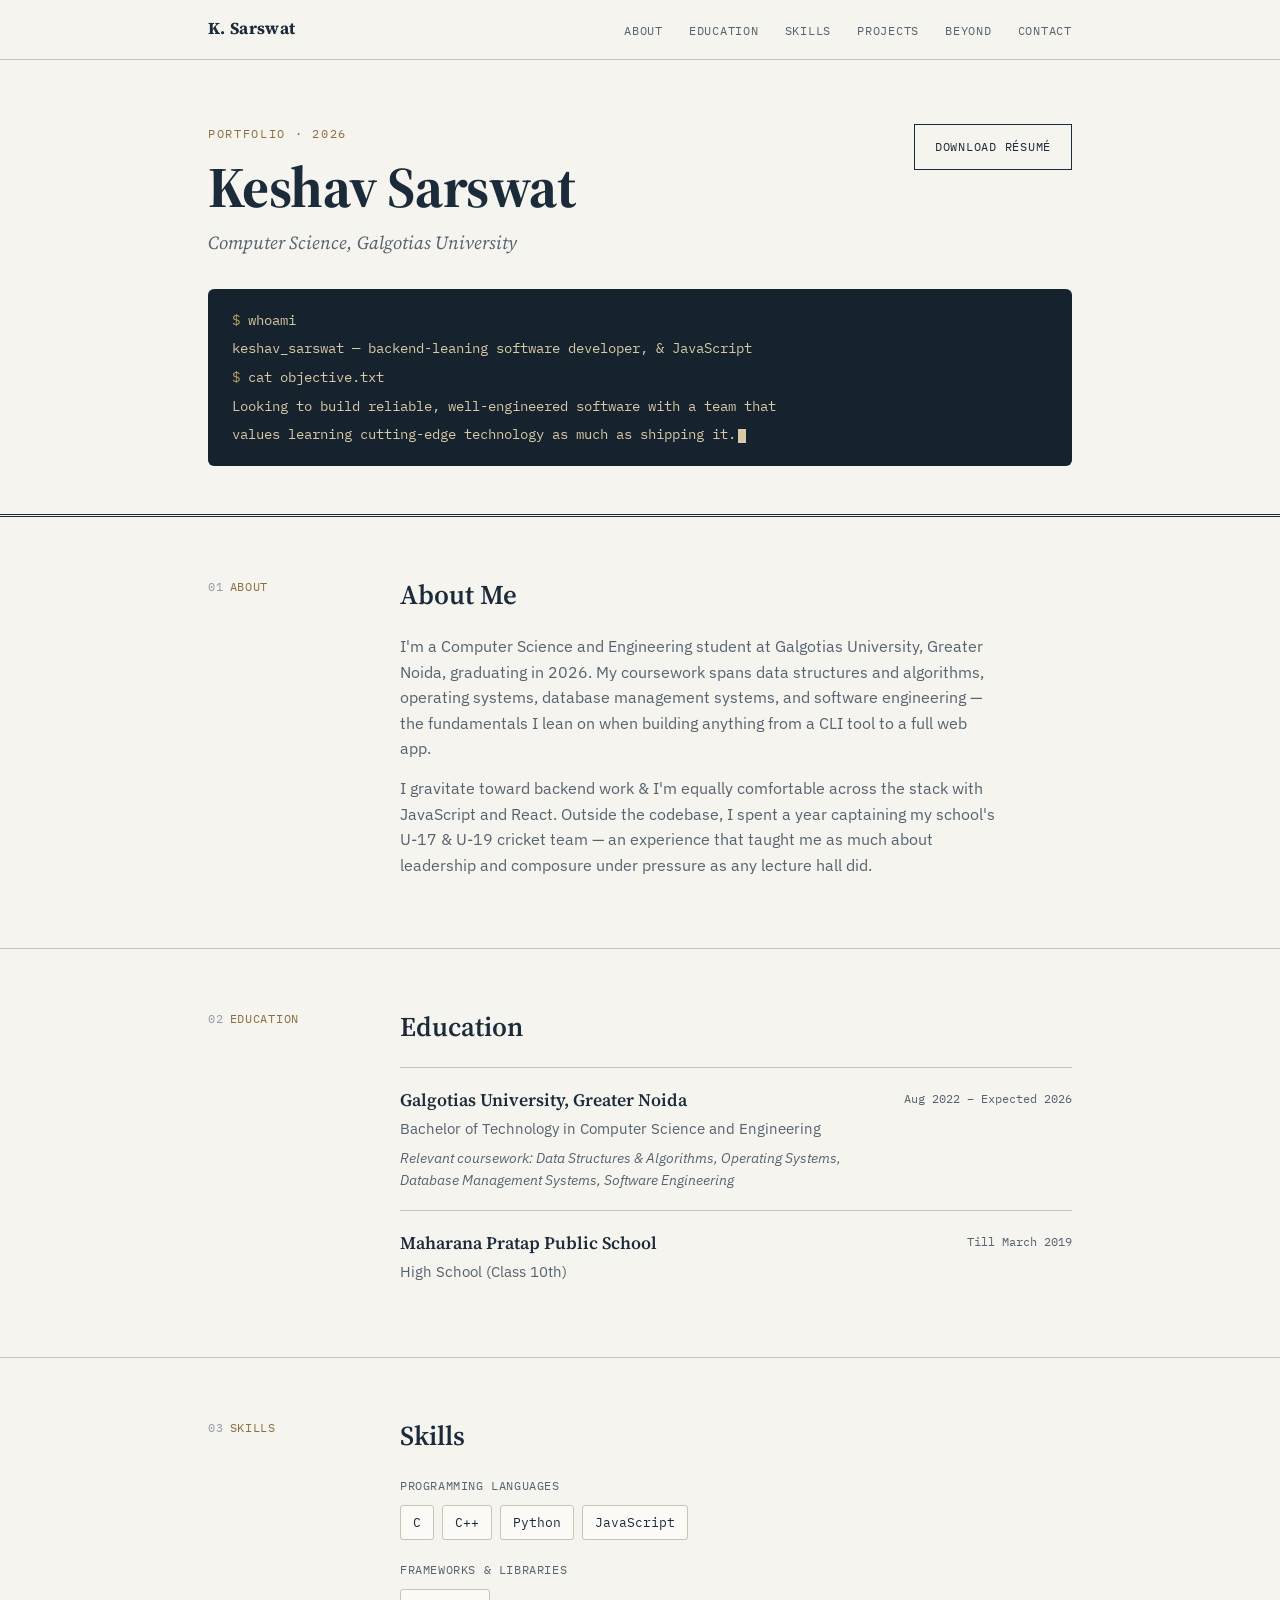
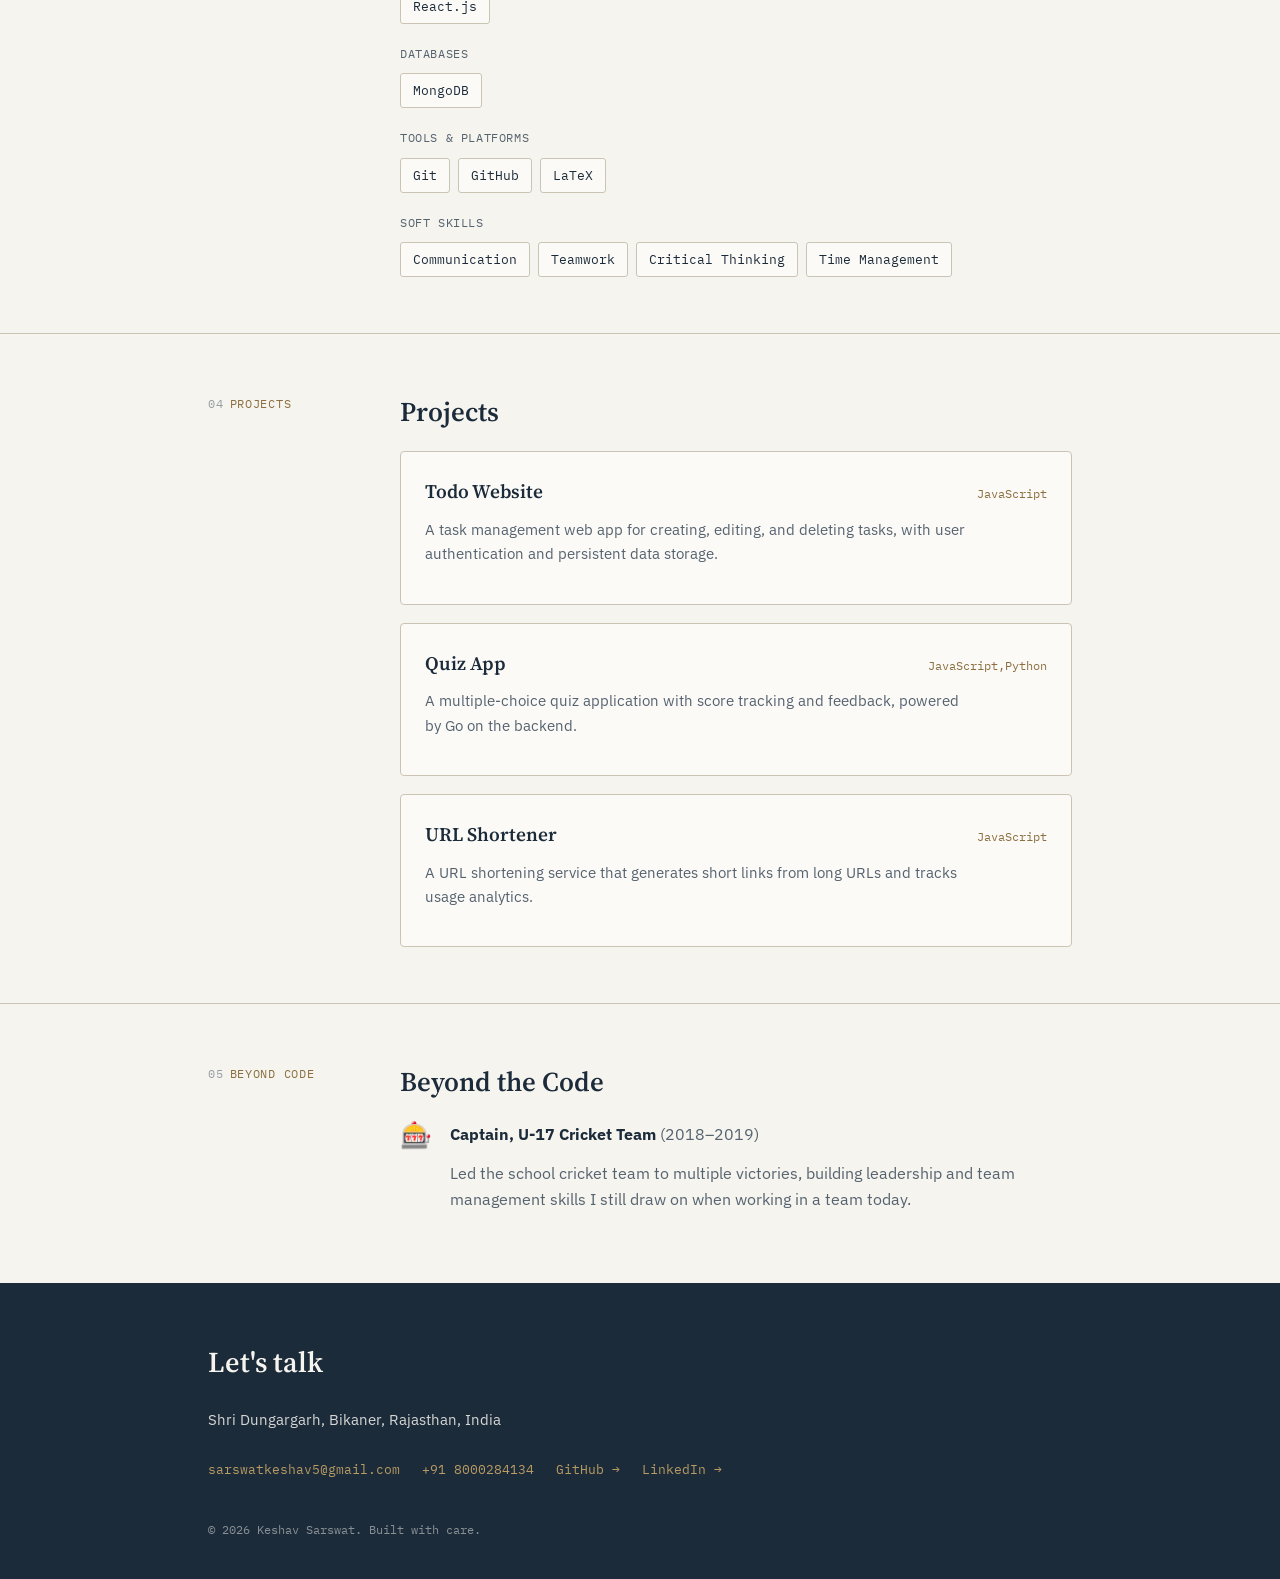
==== index.html @ 8ef6b2ed "Rename index (1).html to index.html" ====
<!DOCTYPE html>
<html lang="en">
<head>
<meta charset="UTF-8">
<meta name="viewport" content="width=device-width, initial-scale=1.0">
<title>Keshav Sarswat — Computer Science Graduate</title>
<link rel="preconnect" href="https://fonts.googleapis.com">
<link href="https://fonts.googleapis.com/css2?family=Source+Serif+4:opsz,wght@8..60,400;8..60,600;8..60,700&family=IBM+Plex+Sans:wght@400;500;600&family=IBM+Plex+Mono:wght@400;500;600&display=swap" rel="stylesheet">
<link rel="stylesheet" href="styles.css">
</head>
<body>

<nav>
  <div class="nav-inner">
    <div class="nav-mark">K. Sarswat</div>
    <ul class="nav-links">
      <li><a href="#about">About</a></li>
      <li><a href="#education">Education</a></li>
      <li><a href="#skills">Skills</a></li>
      <li><a href="#projects">Projects</a></li>
      <li><a href="#beyond">Beyond</a></li>
      <li><a href="#contact">Contact</a></li>
    </ul>
  </div>
</nav>

<header class="hero">
  <div class="wrap">
    <div class="hero-top">
      <div>
        <span class="eyebrow">Portfolio · 2026</span>
        <h1 class="name">Keshav Sarswat</h1>
        <p class="tagline">Computer Science, Galgotias University</p>
      </div>
      <a class="resume-btn" href="Keshav_Sarswat_Resume.pdf" download>Download Résumé</a>
    </div>

    <div class="terminal">
      <div class="line"><span class="prompt">$</span> whoami</div>
      <div class="line">keshav_sarswat — backend-leaning software developer, &amp; JavaScript</div>
      <div class="line"><span class="prompt">$</span> cat objective.txt</div>
      <div class="line">Looking to build reliable, well-engineered software with a team that</div>
      <div class="line">values learning cutting-edge technology as much as shipping it.<span class="cursor"></span></div>
    </div>
  </div>
</header>

<section id="about">
  <div class="wrap section-grid">
    <div class="section-label"><span class="num">01</span>About</div>
    <div class="section-body reveal">
      <h2 class="section-title">About Me</h2>
      <p>I'm a Computer Science and Engineering student at Galgotias University, Greater Noida, graduating in 2026. My coursework spans data structures and algorithms, operating systems, database management systems, and software engineering — the fundamentals I lean on when building anything from a CLI tool to a full web app.</p>
      <p>I gravitate toward backend work & I'm equally comfortable across the stack with JavaScript and React. Outside the codebase, I spent a year captaining my school's U-17 & U-19 cricket team — an experience that taught me as much about leadership and composure under pressure as any lecture hall did.</p>
    </div>
  </div>
</section>

<section id="education">
  <div class="wrap section-grid">
    <div class="section-label"><span class="num">02</span>Education</div>
    <div class="section-body reveal">
      <h2 class="section-title">Education</h2>

      <div class="edu-item">
        <div>
          <div class="edu-school">Galgotias University, Greater Noida</div>
          <div class="edu-degree">Bachelor of Technology in Computer Science and Engineering</div>
          <div class="edu-course">Relevant coursework: Data Structures &amp; Algorithms, Operating Systems, Database Management Systems, Software Engineering</div>
        </div>
        <div class="edu-date">Aug 2022 – Expected 2026</div>
      </div>

      <div class="edu-item">
        <div>
          <div class="edu-school">Maharana Pratap Public School</div>
          <div class="edu-degree">High School (Class 10th)</div>
        </div>
        <div class="edu-date">Till March 2019</div>
      </div>
    </div>
  </div>
</section>

              <section id="skills">
  <div class="wrap section-grid">
    <div class="section-label"><span class="num">03</span>Skills</div>
    <div class="section-body reveal">
      <h2 class="section-title">Skills</h2>

      <div class="skill-group">
        <span class="skill-group-label">Programming Languages</span>
        <div class="chips">
          <span class="chip">C</span><span class="chip">C++</span><span class="chip">Python</span>
          <span class="chip">JavaScript</span>
        </div>
      </div>

      <div class="skill-group">
        <span class="skill-group-label">Frameworks &amp; Libraries</span>
        <div class="chips"><span class="chip">React.js</span></div>
      </div>

      <div class="skill-group">
        <span class="skill-group-label">Databases</span>
        <div class="chips"><span class="chip">MongoDB</span></div>
      </div>

      <div class="skill-group">
        <span class="skill-group-label">Tools &amp; Platforms</span>
        <div class="chips">
          <span class="chip">Git</span><span class="chip">GitHub</span><span class="chip">LaTeX</span>
        </div>
      </div>

      <div class="skill-group">
        <span class="skill-group-label">Soft Skills</span>
        <div class="chips">
          <span class="chip">Communication</span><span class="chip">Teamwork</span>
          <span class="chip">Critical Thinking</span><span class="chip">Time Management</span>
        </div>
      </div>
    </div>
  </div>
</section>

<section id="projects">
  <div class="wrap section-grid">
    <div class="section-label"><span class="num">04</span>Projects</div>
    <div class="section-body reveal">
      <h2 class="section-title">Projects</h2>

      <div class="project">
        <div class="project-head">
          <span class="project-name">Todo Website</span>
          <span class="project-tech">JavaScript</span>
        </div>
        <p class="project-desc">A task management web app for creating, editing, and deleting tasks, with user authentication and persistent data storage.</p>
      </div>

      <div class="project">
        <div class="project-head">
          <span class="project-name">Quiz App</span>
          <span class="project-tech">JavaScript,Python</span>
        </div>
        <p class="project-desc">A multiple-choice quiz application with score tracking and feedback, powered by Go on the backend.</p>
      </div>

      <div class="project">
        <div class="project-head">
          <span class="project-name">URL Shortener</span>
          <span class="project-tech">JavaScript</span>
        </div>
        <p class="project-desc">A URL shortening service that generates short links from long URLs and tracks usage analytics.</p>
      </div>
    </div>
  </div>
</section>

<section id="beyond">
  <div class="wrap section-grid">
    <div class="section-label"><span class="num">05</span>Beyond Code</div>
    <div class="section-body reveal">
      <h2 class="section-title">Beyond the Code</h2>
      <div class="beyond-card">
        <div class="beyond-icon">&#127920;</div>
        <div>
          <p><strong style="color:var(--ink);">Captain, U-17 Cricket Team</strong> (2018–2019)</p>
          <p>Led the school cricket team to multiple victories, building leadership and team management skills I still draw on when working in a team today.</p>
        </div>
      </div>
    </div>
  </div>
</section>

<footer id="contact">
  <div class="wrap">
    <h2>Let's talk</h2>
    <p class="contact-line">Shri Dungargarh, Bikaner, Rajasthan, India</p>
    <div class="contact-links">
      <a href="mailto:sarswatkeshav5@gmail.com">sarswatkeshav5@gmail.com</a>
      <a href="tel:+918000284134">+91 8000284134</a>
      <a href="https://github.com/sarswatkeshav1">GitHub →</a>
      <a href="https://www.linkedin.com/in/keshav-sarswat-570786243/">LinkedIn →</a>
    </div>
    <div class="foot-note">© 2026 Keshav Sarswat. Built with care.</div>
  </div>
</footer>

<script src="script.js"></script>

</body>
</html>
---- styles.css ----
:root{
    --ink:#1C2B3A;
    --paper:#F5F4EF;
    --paper-raised:#FBFAF7;
    --brass:#8B6F3F;
    --brass-light:#B99C63;
    --slate:#56636F;
    --rule:#CBC4B5;
    --terminal-bg:#16232F;
    --terminal-text:#D7C9A3;
    --max-w:920px;
  }
  *{box-sizing:border-box; margin:0; padding:0;}
  html{scroll-behavior:smooth;}
  body{
    background:var(--paper);
    color:var(--ink);
    font-family:'IBM Plex Sans', sans-serif;
    line-height:1.6;
    -webkit-font-smoothing:antialiased;
  }
  a{color:inherit;}
  .wrap{max-width:var(--max-w); margin:0 auto; padding:0 28px;}

  /* ===== NAV ===== */
  nav{
    position:sticky; top:0; z-index:50;
    background:rgba(245,244,239,0.92);
    backdrop-filter:blur(6px);
    border-bottom:1px solid var(--rule);
  }
  .nav-inner{
    max-width:var(--max-w); margin:0 auto; padding:16px 28px;
    display:flex; align-items:center; justify-content:space-between;
  }
  .nav-mark{
    font-family:'Source Serif 4', serif; font-weight:700; font-size:1.05rem;
    letter-spacing:0.02em;
  }
  .nav-links{display:flex; gap:26px; list-style:none;}
  .nav-links a{
    font-family:'IBM Plex Mono', monospace; font-size:0.78rem;
    text-decoration:none; color:var(--slate);
    text-transform:uppercase; letter-spacing:0.06em;
    transition:color 0.2s ease;
  }
  .nav-links a:hover{color:var(--brass);}
  .nav-toggle{display:none;}

  /* ===== HERO / LETTERHEAD ===== */
  header.hero{
    padding:64px 0 48px;
    border-bottom:3px double var(--ink);
  }
  .hero-top{
    display:flex; justify-content:space-between; align-items:flex-start; gap:24px;
    flex-wrap:wrap;
  }
  .eyebrow{
    font-family:'IBM Plex Mono', monospace; font-size:0.75rem;
    color:var(--brass); letter-spacing:0.14em; text-transform:uppercase;
    margin-bottom:14px; display:block;
  }
  h1.name{
    font-family:'Source Serif 4', serif; font-weight:700;
    font-size:clamp(2.4rem, 6vw, 3.6rem);
    letter-spacing:-0.01em; color:var(--ink); line-height:1.05;
  }
  .tagline{
    font-family:'Source Serif 4', serif; font-style:italic;
    color:var(--slate); font-size:1.15rem; margin-top:10px;
  }
  .resume-btn{
    font-family:'IBM Plex Mono', monospace; font-size:0.78rem;
    text-transform:uppercase; letter-spacing:0.06em;
    border:1px solid var(--ink); padding:12px 20px;
    text-decoration:none; color:var(--ink); white-space:nowrap;
    transition:background 0.2s ease, color 0.2s ease;
  }
  .resume-btn:hover{background:var(--ink); color:var(--paper);}

  .terminal{
    margin-top:32px;
    background:var(--terminal-bg);
    border-radius:6px;
    padding:20px 24px;
    font-family:'IBM Plex Mono', monospace;
    font-size:0.88rem;
    color:var(--terminal-text);
    overflow-x:auto;
  }
  .terminal .prompt{color:var(--brass-light);}
  .terminal .line{margin-bottom:6px;}
  .terminal .line:last-child{margin-bottom:0;}
  .cursor{
    display:inline-block; width:8px; height:1em; background:var(--terminal-text);
    animation:blink 1.1s step-end infinite; vertical-align:text-bottom; margin-left:2px;
  }
  @keyframes blink{50%{opacity:0;}}

  /* ===== SECTIONS (label / content ledger layout) ===== */
  section{
    padding:56px 0;
    border-bottom:1px solid var(--rule);
  }
  section:last-of-type{border-bottom:none;}
  .section-grid{
    display:grid;
    grid-template-columns:160px 1fr;
    gap:32px;
  }
  .section-label{
    font-family:'IBM Plex Mono', monospace;
    font-size:0.78rem;
    color:var(--brass);
    letter-spacing:0.06em;
    text-transform:uppercase;
    padding-top:4px;
  }
  .section-label .num{color:var(--slate); opacity:0.6; margin-right:6px;}
  h2.section-title{
    font-family:'Source Serif 4', serif; font-weight:600;
    font-size:1.7rem; margin-bottom:18px; color:var(--ink);
  }
  .section-body p{color:var(--slate); max-width:60ch; margin-bottom:14px;}

  /* ===== EDUCATION ===== */
  .edu-item{
    display:grid; grid-template-columns:1fr auto; gap:12px;
    padding:18px 0; border-top:1px solid var(--rule);
  }
  .edu-item:first-child{border-top:none; padding-top:0;}
  .edu-school{font-family:'Source Serif 4', serif; font-weight:600; font-size:1.1rem;}
  .edu-degree{color:var(--slate); margin-top:2px; font-size:0.95rem;}
  .edu-course{color:var(--slate); margin-top:8px; font-size:0.85rem; font-style:italic;}
  .edu-date{
    font-family:'IBM Plex Mono', monospace; font-size:0.78rem; color:var(--slate);
    white-space:nowrap; padding-top:3px;
  }

  /* ===== SKILLS ===== */
  .skill-group{margin-bottom:20px;}
  .skill-group:last-child{margin-bottom:0;}
  .skill-group-label{
    font-family:'IBM Plex Mono', monospace; font-size:0.75rem;
    color:var(--slate); text-transform:uppercase; letter-spacing:0.05em;
    margin-bottom:10px; display:block;
  }
  .chips{display:flex; flex-wrap:wrap; gap:8px;}
  .chip{
    font-family:'IBM Plex Mono', monospace; font-size:0.82rem;
    background:var(--paper-raised); border:1px solid var(--rule);
    padding:6px 12px; border-radius:3px; color:var(--ink);
    transition:border-color 0.2s ease, transform 0.15s ease;
  }
  .chip:hover{border-color:var(--brass); transform:translateY(-1px);}

  /* ===== PROJECTS ===== */
  .project{
    border:1px solid var(--rule);
    background:var(--paper-raised);
    padding:24px;
    margin-bottom:18px;
    border-radius:4px;
    transition:box-shadow 0.2s ease, border-color 0.2s ease;
  }
  .project:hover{border-color:var(--brass); box-shadow:0 4px 18px rgba(28,43,58,0.06);}
  .project:last-child{margin-bottom:0;}
  .project-head{
    display:flex; justify-content:space-between; align-items:baseline; gap:12px; flex-wrap:wrap;
  }
  .project-name{font-family:'Source Serif 4', serif; font-weight:600; font-size:1.2rem;}
  .project-tech{
    font-family:'IBM Plex Mono', monospace; font-size:0.75rem; color:var(--brass);
  }
  .project-desc{color:var(--slate); margin-top:10px; font-size:0.95rem; max-width:62ch;}

  /* ===== BEYOND / EXTRACURRICULAR ===== */
  .beyond-card{
    display:flex; gap:18px; align-items:flex-start;
  }
  .beyond-icon{
    font-family:'IBM Plex Mono', monospace; font-size:1.6rem; color:var(--brass);
    line-height:1;
  }

  /* ===== CONTACT / FOOTER ===== */
  footer{
    padding:56px 0 40px;
    background:var(--ink);
    color:var(--paper);
  }
  footer .wrap{display:flex; flex-direction:column; gap:22px;}
  footer h2{
    font-family:'Source Serif 4', serif; font-weight:600; font-size:1.8rem;
  }
  footer .contact-line{color:var(--paper); opacity:0.85; font-size:0.95rem;}
  .contact-links{display:flex; gap:22px; flex-wrap:wrap; margin-top:6px;}
  .contact-links a{
    font-family:'IBM Plex Mono', monospace; font-size:0.82rem;
    text-decoration:none; color:var(--brass-light);
    border-bottom:1px solid transparent;
    transition:border-color 0.2s ease;
  }
  .contact-links a:hover{border-color:var(--brass-light);}
  .foot-note{
    font-family:'IBM Plex Mono', monospace; font-size:0.72rem; opacity:0.5; margin-top:18px;
  }

  /* ===== REVEAL ANIMATION ===== */
  .reveal{opacity:0; transform:translateY(14px); transition:opacity 0.6s ease, transform 0.6s ease;}
  .reveal.in{opacity:1; transform:translateY(0);}

  /* ===== FOCUS STATES ===== */
  a:focus-visible, .resume-btn:focus-visible{
    outline:2px solid var(--brass); outline-offset:2px;
  }

  /* ===== RESPONSIVE ===== */
  @media (max-width:640px){
    .section-grid{grid-template-columns:1fr; gap:10px;}
    .section-label{padding-top:0;}
    .nav-links{gap:14px;}
    .nav-links a{font-size:0.68rem;}
    header.hero{padding:44px 0 36px;}
    .edu-item{grid-template-columns:1fr;}
    .edu-date{padding-top:0;}
  }

  @media (prefers-reduced-motion: reduce){
    .reveal{transition:none; opacity:1; transform:none;}
    .cursor{animation:none;}
    html{scroll-behavior:auto;}
  }
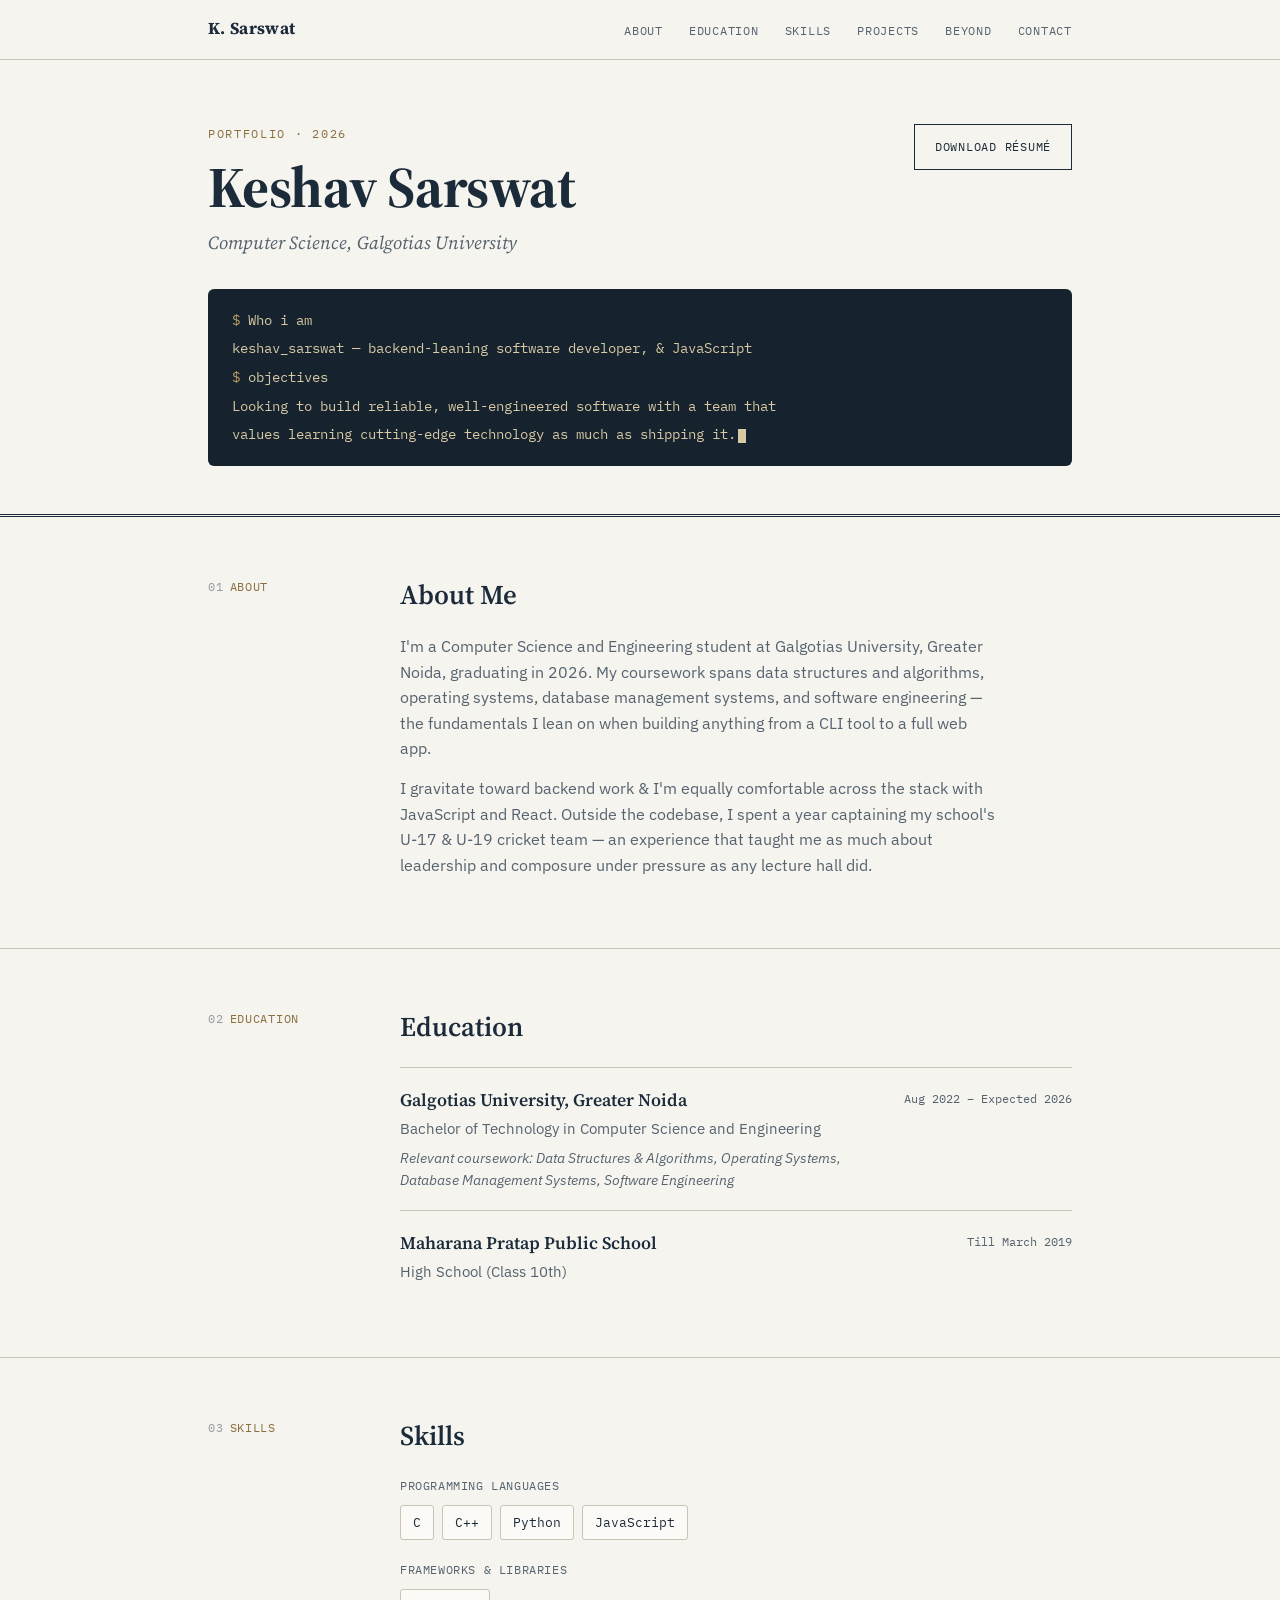
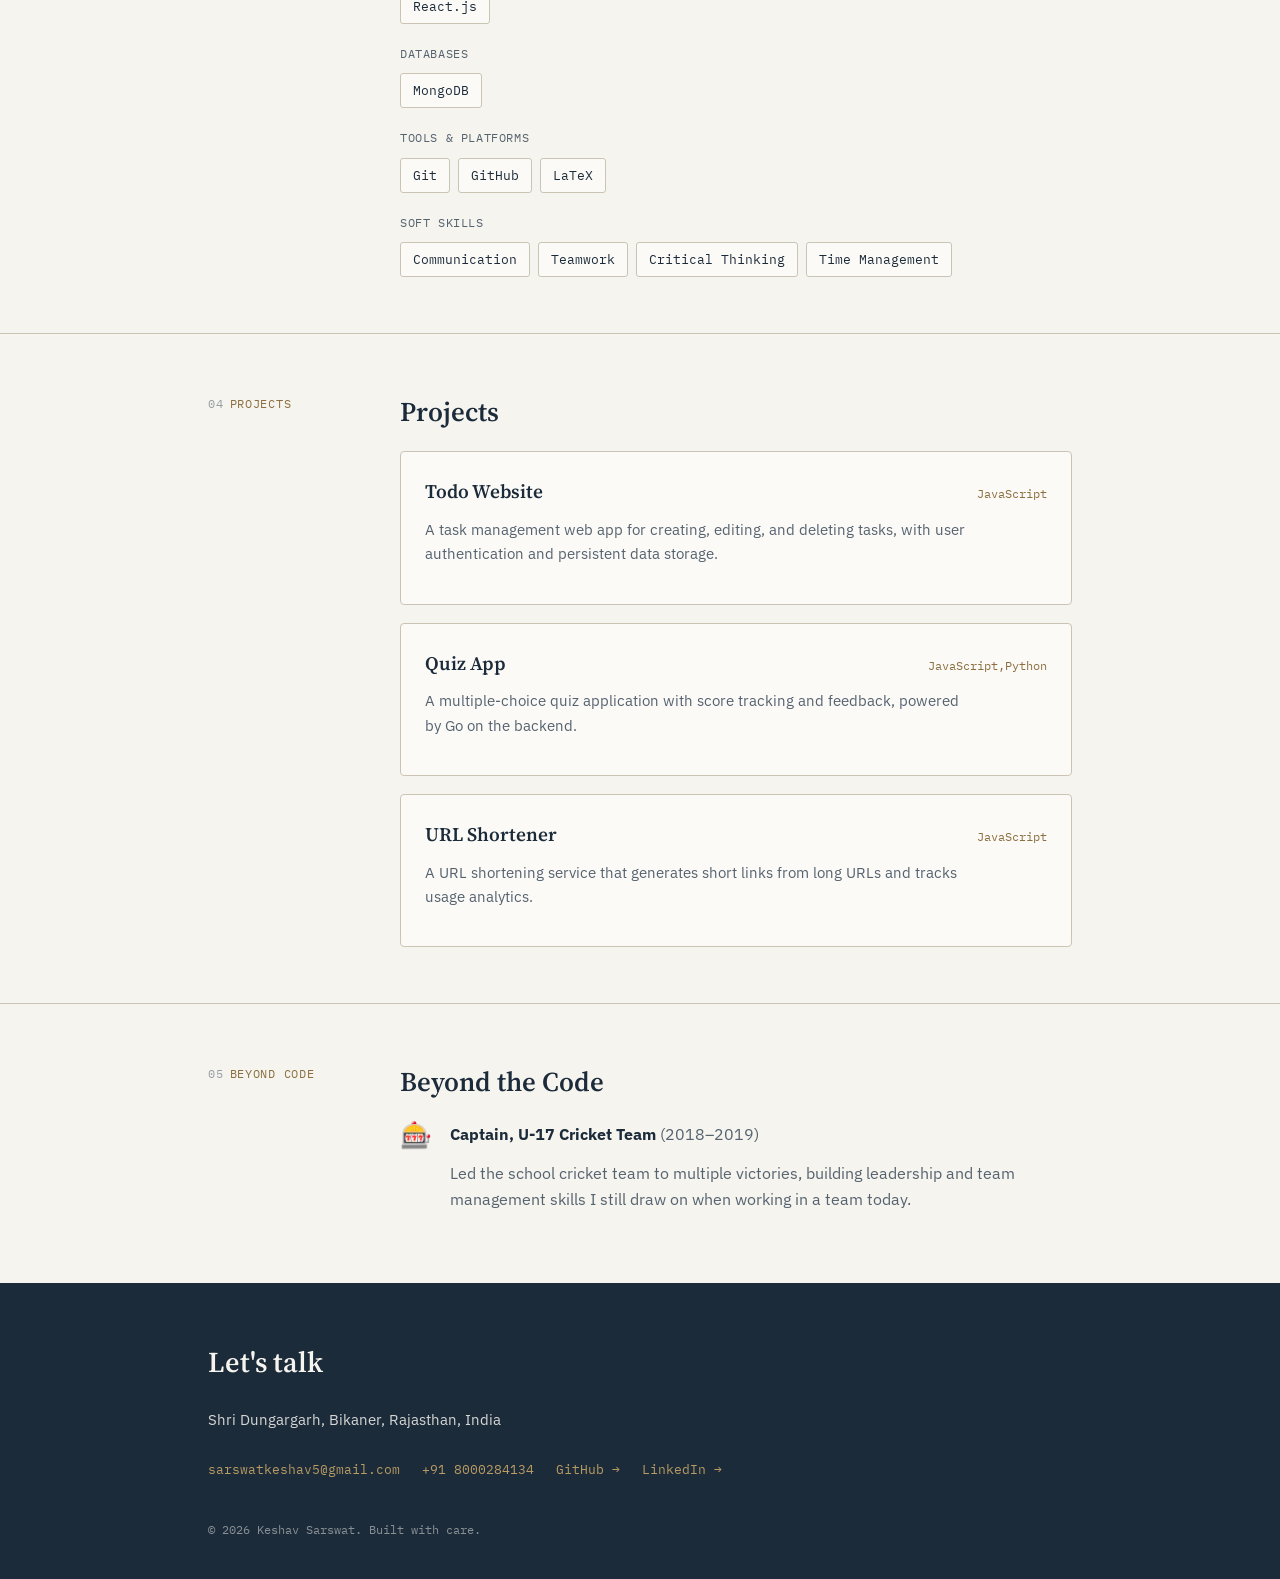
==== commit fcfa2777: "Update index.html" ====
--- a/index.html
+++ b/index.html
@@ -6,7 +6,7 @@
 <title>Keshav Sarswat — Computer Science Graduate</title>
 <link rel="preconnect" href="https://fonts.googleapis.com">
 <link href="https://fonts.googleapis.com/css2?family=Source+Serif+4:opsz,wght@8..60,400;8..60,600;8..60,700&family=IBM+Plex+Sans:wght@400;500;600&family=IBM+Plex+Mono:wght@400;500;600&display=swap" rel="stylesheet">
-<link rel="stylesheet" href="styles.css">
+<link rel="stylesheet" href="style.css">
 </head>
 <body>
 
@@ -36,9 +36,9 @@
     </div>
 
     <div class="terminal">
-      <div class="line"><span class="prompt">$</span> whoami</div>
+      <div class="line"><span class="prompt">$</span> Who i am</div>
       <div class="line">keshav_sarswat — backend-leaning software developer, &amp; JavaScript</div>
-      <div class="line"><span class="prompt">$</span> cat objective.txt</div>
+      <div class="line"><span class="prompt">$</span> objectives</div>
       <div class="line">Looking to build reliable, well-engineered software with a team that</div>
       <div class="line">values learning cutting-edge technology as much as shipping it.<span class="cursor"></span></div>
     </div>
--- a/style.css
+++ b/style.css
@@ -0,0 +1,234 @@
+:root{
+    --ink:#1C2B3A;
+    --paper:#F5F4EF;
+    --paper-raised:#FBFAF7;
+    --brass:#8B6F3F;
+    --brass-light:#B99C63;
+    --slate:#56636F;
+    --rule:#CBC4B5;
+    --terminal-bg:#16232F;
+    --terminal-text:#D7C9A3;
+    --max-w:920px;
+  }
+  *{box-sizing:border-box; margin:0; padding:0;}
+  html{scroll-behavior:smooth;}
+  body{
+    background:var(--paper);
+    color:var(--ink);
+    font-family:'IBM Plex Sans', sans-serif;
+    line-height:1.6;
+    -webkit-font-smoothing:antialiased;
+  }
+  a{color:inherit;}
+  .wrap{max-width:var(--max-w); margin:0 auto; padding:0 28px;}
+
+  /* ===== NAV ===== */
+  nav{
+    position:sticky; top:0; z-index:50;
+    background:rgba(245,244,239,0.92);
+    backdrop-filter:blur(6px);
+    border-bottom:1px solid var(--rule);
+  }
+  .nav-inner{
+    max-width:var(--max-w); margin:0 auto; padding:16px 28px;
+    display:flex; align-items:center; justify-content:space-between;
+  }
+  .nav-mark{
+    font-family:'Source Serif 4', serif; font-weight:700; font-size:1.05rem;
+    letter-spacing:0.02em;
+  }
+  .nav-links{display:flex; gap:26px; list-style:none;}
+  .nav-links a{
+    font-family:'IBM Plex Mono', monospace; font-size:0.78rem;
+    text-decoration:none; color:var(--slate);
+    text-transform:uppercase; letter-spacing:0.06em;
+    transition:color 0.2s ease;
+  }
+  .nav-links a:hover{color:var(--brass);}
+  .nav-toggle{display:none;}
+
+  /* ===== HERO / LETTERHEAD ===== */
+  header.hero{
+    padding:64px 0 48px;
+    border-bottom:3px double var(--ink);
+  }
+  .hero-top{
+    display:flex; justify-content:space-between; align-items:flex-start; gap:24px;
+    flex-wrap:wrap;
+  }
+  .eyebrow{
+    font-family:'IBM Plex Mono', monospace; font-size:0.75rem;
+    color:var(--brass); letter-spacing:0.14em; text-transform:uppercase;
+    margin-bottom:14px; display:block;
+  }
+  h1.name{
+    font-family:'Source Serif 4', serif; font-weight:700;
+    font-size:clamp(2.4rem, 6vw, 3.6rem);
+    letter-spacing:-0.01em; color:var(--ink); line-height:1.05;
+  }
+  .tagline{
+    font-family:'Source Serif 4', serif; font-style:italic;
+    color:var(--slate); font-size:1.15rem; margin-top:10px;
+  }
+  .resume-btn{
+    font-family:'IBM Plex Mono', monospace; font-size:0.78rem;
+    text-transform:uppercase; letter-spacing:0.06em;
+    border:1px solid var(--ink); padding:12px 20px;
+    text-decoration:none; color:var(--ink); white-space:nowrap;
+    transition:background 0.2s ease, color 0.2s ease;
+  }
+  .resume-btn:hover{background:var(--ink); color:var(--paper);}
+
+  .terminal{
+    margin-top:32px;
+    background:var(--terminal-bg);
+    border-radius:6px;
+    padding:20px 24px;
+    font-family:'IBM Plex Mono', monospace;
+    font-size:0.88rem;
+    color:var(--terminal-text);
+    overflow-x:auto;
+  }
+  .terminal .prompt{color:var(--brass-light);}
+  .terminal .line{margin-bottom:6px;}
+  .terminal .line:last-child{margin-bottom:0;}
+  .cursor{
+    display:inline-block; width:8px; height:1em; background:var(--terminal-text);
+    animation:blink 1.1s step-end infinite; vertical-align:text-bottom; margin-left:2px;
+  }
+  @keyframes blink{50%{opacity:0;}}
+
+  /* ===== SECTIONS (label / content ledger layout) ===== */
+  section{
+    padding:56px 0;
+    border-bottom:1px solid var(--rule);
+  }
+  section:last-of-type{border-bottom:none;}
+  .section-grid{
+    display:grid;
+    grid-template-columns:160px 1fr;
+    gap:32px;
+  }
+  .section-label{
+    font-family:'IBM Plex Mono', monospace;
+    font-size:0.78rem;
+    color:var(--brass);
+    letter-spacing:0.06em;
+    text-transform:uppercase;
+    padding-top:4px;
+  }
+  .section-label .num{color:var(--slate); opacity:0.6; margin-right:6px;}
+  h2.section-title{
+    font-family:'Source Serif 4', serif; font-weight:600;
+    font-size:1.7rem; margin-bottom:18px; color:var(--ink);
+  }
+  .section-body p{color:var(--slate); max-width:60ch; margin-bottom:14px;}
+
+  /* ===== EDUCATION ===== */
+  .edu-item{
+    display:grid; grid-template-columns:1fr auto; gap:12px;
+    padding:18px 0; border-top:1px solid var(--rule);
+  }
+  .edu-item:first-child{border-top:none; padding-top:0;}
+  .edu-school{font-family:'Source Serif 4', serif; font-weight:600; font-size:1.1rem;}
+  .edu-degree{color:var(--slate); margin-top:2px; font-size:0.95rem;}
+  .edu-course{color:var(--slate); margin-top:8px; font-size:0.85rem; font-style:italic;}
+  .edu-date{
+    font-family:'IBM Plex Mono', monospace; font-size:0.78rem; color:var(--slate);
+    white-space:nowrap; padding-top:3px;
+  }
+
+  /* ===== SKILLS ===== */
+  .skill-group{margin-bottom:20px;}
+  .skill-group:last-child{margin-bottom:0;}
+  .skill-group-label{
+    font-family:'IBM Plex Mono', monospace; font-size:0.75rem;
+    color:var(--slate); text-transform:uppercase; letter-spacing:0.05em;
+    margin-bottom:10px; display:block;
+  }
+  .chips{display:flex; flex-wrap:wrap; gap:8px;}
+  .chip{
+    font-family:'IBM Plex Mono', monospace; font-size:0.82rem;
+    background:var(--paper-raised); border:1px solid var(--rule);
+    padding:6px 12px; border-radius:3px; color:var(--ink);
+    transition:border-color 0.2s ease, transform 0.15s ease;
+  }
+  .chip:hover{border-color:var(--brass); transform:translateY(-1px);}
+
+  /* ===== PROJECTS ===== */
+  .project{
+    border:1px solid var(--rule);
+    background:var(--paper-raised);
+    padding:24px;
+    margin-bottom:18px;
+    border-radius:4px;
+    transition:box-shadow 0.2s ease, border-color 0.2s ease;
+  }
+  .project:hover{border-color:var(--brass); box-shadow:0 4px 18px rgba(28,43,58,0.06);}
+  .project:last-child{margin-bottom:0;}
+  .project-head{
+    display:flex; justify-content:space-between; align-items:baseline; gap:12px; flex-wrap:wrap;
+  }
+  .project-name{font-family:'Source Serif 4', serif; font-weight:600; font-size:1.2rem;}
+  .project-tech{
+    font-family:'IBM Plex Mono', monospace; font-size:0.75rem; color:var(--brass);
+  }
+  .project-desc{color:var(--slate); margin-top:10px; font-size:0.95rem; max-width:62ch;}
+
+  /* ===== BEYOND / EXTRACURRICULAR ===== */
+  .beyond-card{
+    display:flex; gap:18px; align-items:flex-start;
+  }
+  .beyond-icon{
+    font-family:'IBM Plex Mono', monospace; font-size:1.6rem; color:var(--brass);
+    line-height:1;
+  }
+
+  /* ===== CONTACT / FOOTER ===== */
+  footer{
+    padding:56px 0 40px;
+    background:var(--ink);
+    color:var(--paper);
+  }
+  footer .wrap{display:flex; flex-direction:column; gap:22px;}
+  footer h2{
+    font-family:'Source Serif 4', serif; font-weight:600; font-size:1.8rem;
+  }
+  footer .contact-line{color:var(--paper); opacity:0.85; font-size:0.95rem;}
+  .contact-links{display:flex; gap:22px; flex-wrap:wrap; margin-top:6px;}
+  .contact-links a{
+    font-family:'IBM Plex Mono', monospace; font-size:0.82rem;
+    text-decoration:none; color:var(--brass-light);
+    border-bottom:1px solid transparent;
+    transition:border-color 0.2s ease;
+  }
+  .contact-links a:hover{border-color:var(--brass-light);}
+  .foot-note{
+    font-family:'IBM Plex Mono', monospace; font-size:0.72rem; opacity:0.5; margin-top:18px;
+  }
+
+  /* ===== REVEAL ANIMATION ===== */
+  .reveal{opacity:0; transform:translateY(14px); transition:opacity 0.6s ease, transform 0.6s ease;}
+  .reveal.in{opacity:1; transform:translateY(0);}
+
+  /* ===== FOCUS STATES ===== */
+  a:focus-visible, .resume-btn:focus-visible{
+    outline:2px solid var(--brass); outline-offset:2px;
+  }
+
+  /* ===== RESPONSIVE ===== */
+  @media (max-width:640px){
+    .section-grid{grid-template-columns:1fr; gap:10px;}
+    .section-label{padding-top:0;}
+    .nav-links{gap:14px;}
+    .nav-links a{font-size:0.68rem;}
+    header.hero{padding:44px 0 36px;}
+    .edu-item{grid-template-columns:1fr;}
+    .edu-date{padding-top:0;}
+  }
+
+  @media (prefers-reduced-motion: reduce){
+    .reveal{transition:none; opacity:1; transform:none;}
+    .cursor{animation:none;}
+    html{scroll-behavior:auto;}
+  }
